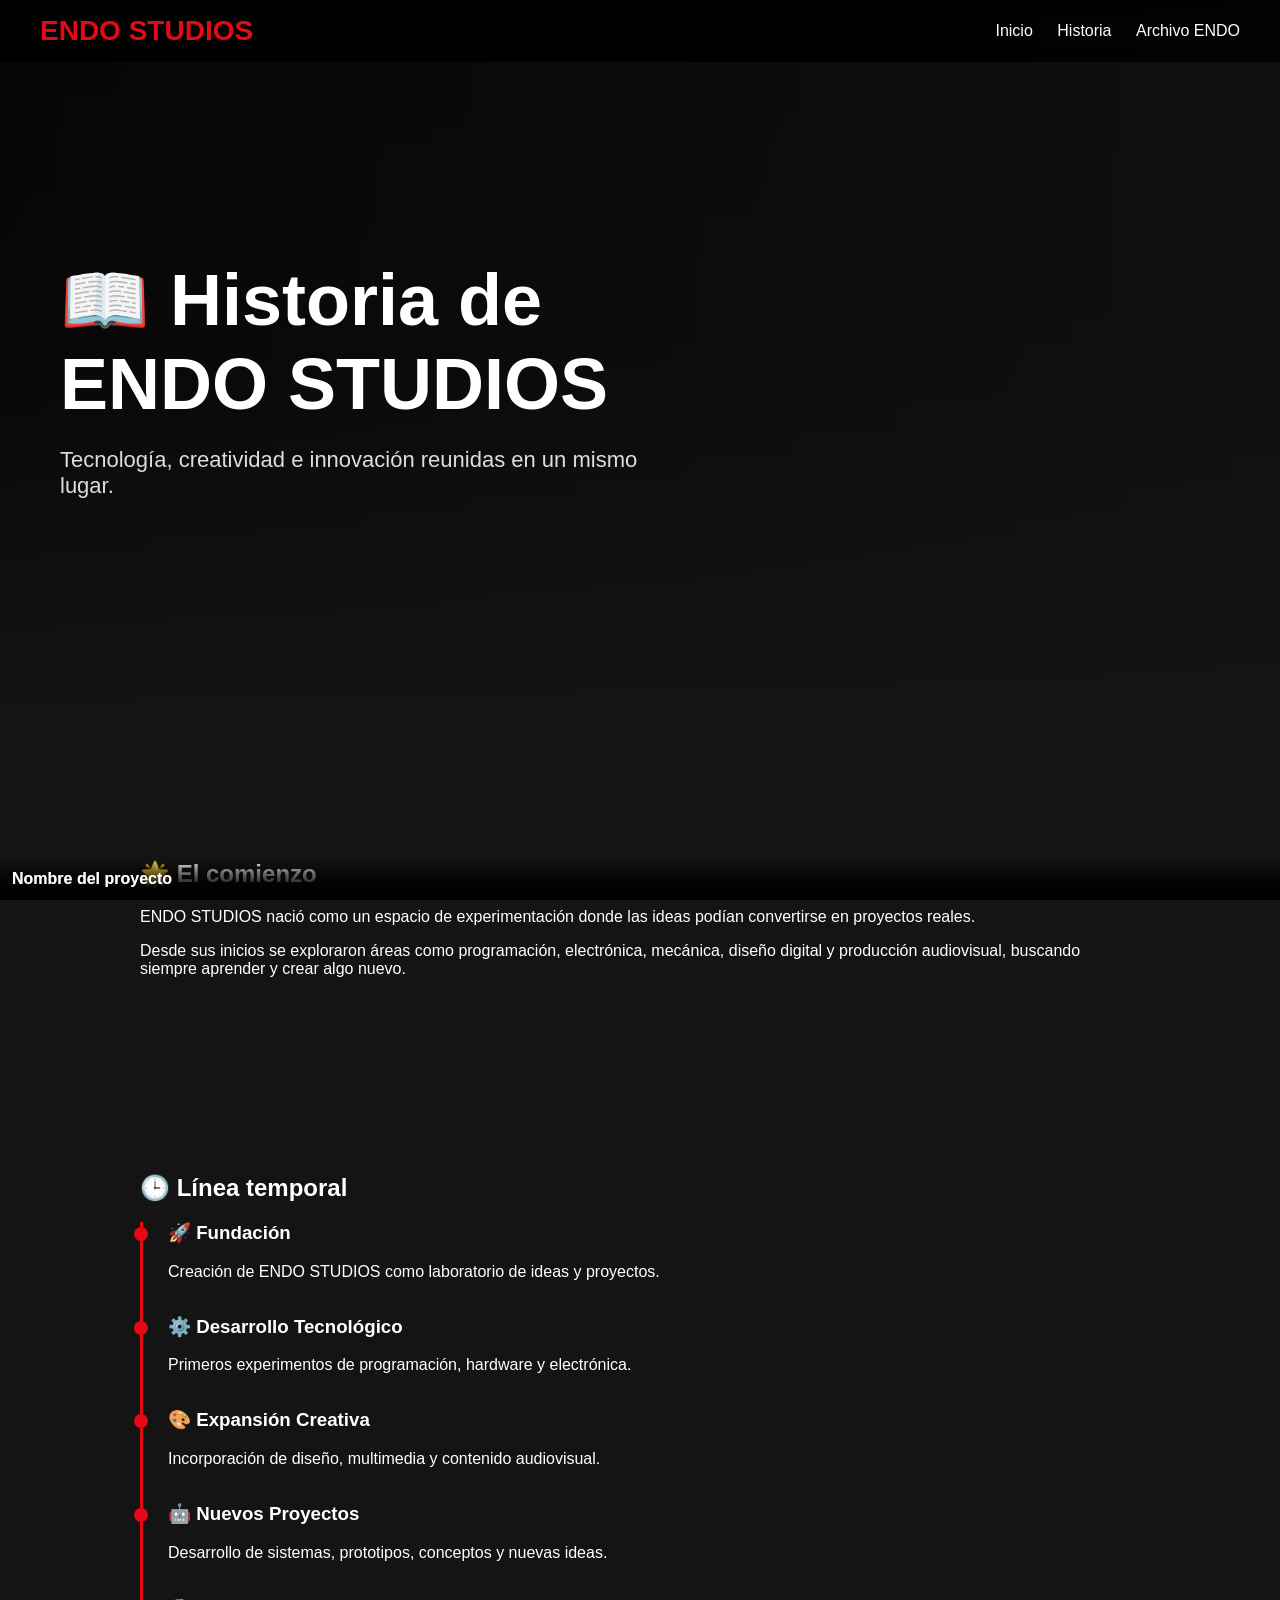
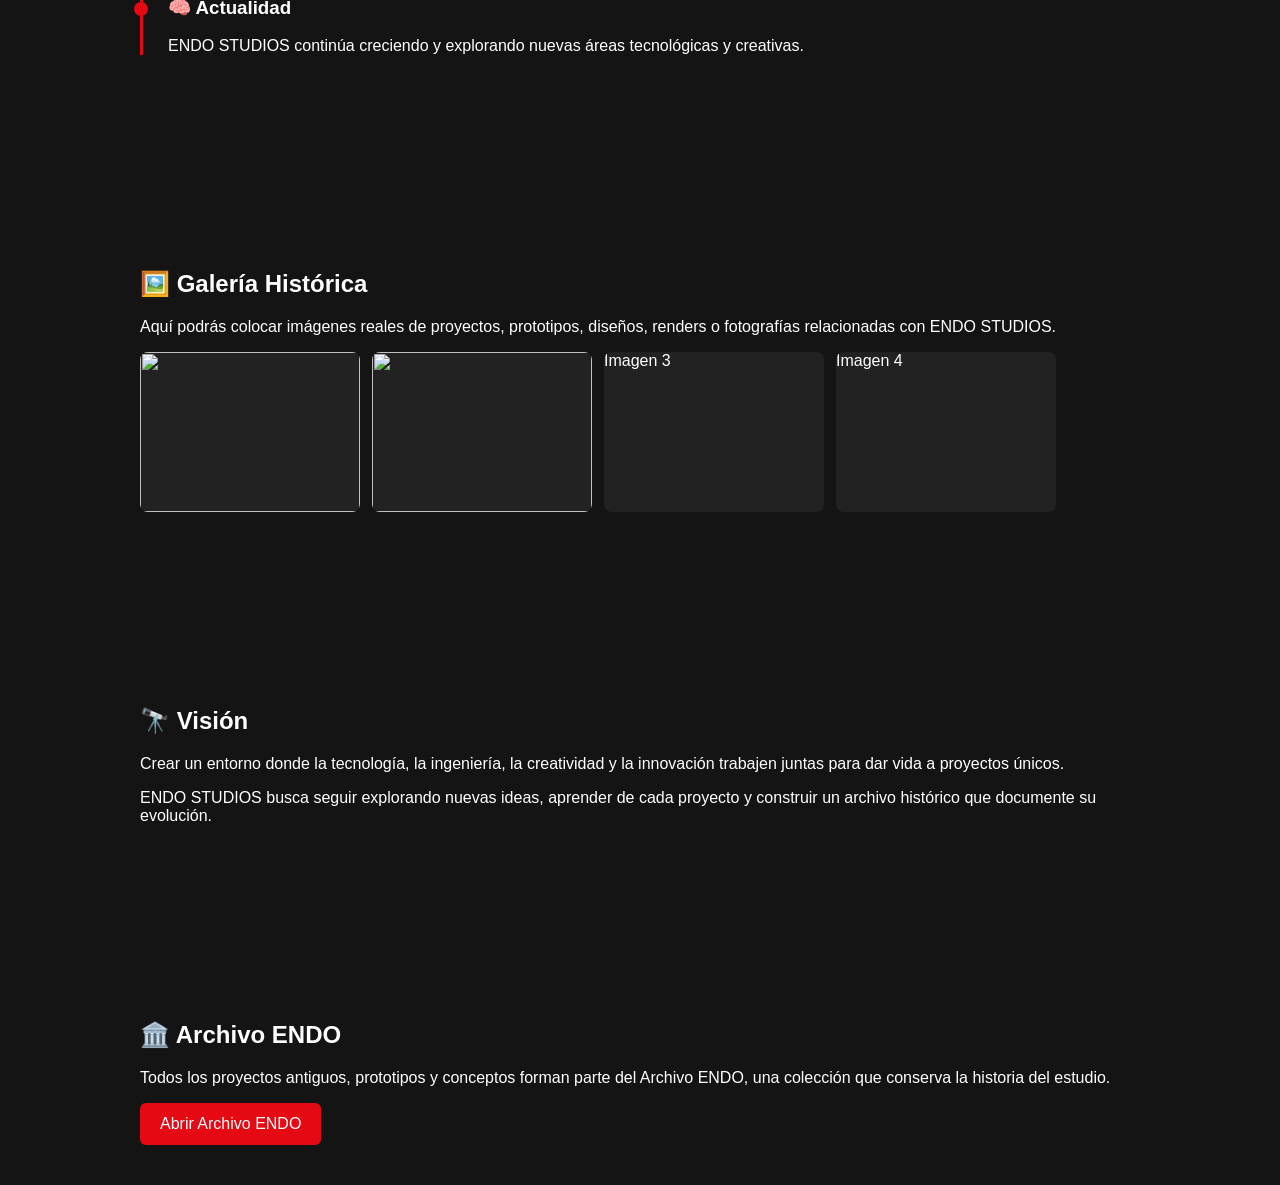
==== historia.html @ a188982e "Update historia.html" ====
<!DOCTYPE html>
<html lang="es">
<head>
    <meta charset="UTF-8">
    <meta name="viewport" content="width=device-width, initial-scale=1.0">
    <title>Historia | ENDO STUDIOS</title>
    <link rel="stylesheet" href="style.css">
</head>

<body>

<header class="nav">
    <div class="logo">ENDO STUDIOS</div>

    <nav>
        <a href="index.html">Inicio</a>
        <a href="historia.html">Historia</a>
        <a href="index.html#archivo">Archivo ENDO</a>
    </nav>
</header>

<section class="hero">
    <div class="hero-content">
        <h1>📖 Historia de ENDO STUDIOS</h1>
        <p>
            Tecnología, creatividad e innovación reunidas en un mismo lugar.
        </p>
    </div>
</section>

<section class="section">
    <h2>🌟 El comienzo</h2>

    <p>
        ENDO STUDIOS nació como un espacio de experimentación donde las ideas
        podían convertirse en proyectos reales.
    </p>

    <p>
        Desde sus inicios se exploraron áreas como programación,
        electrónica, mecánica, diseño digital y producción audiovisual,
        buscando siempre aprender y crear algo nuevo.
    </p>
</section>

<section class="section">
    <h2>🕒 Línea temporal</h2>

    <div class="timeline">

        <div class="timeline-item">
            <h3>🚀 Fundación</h3>
            <p>Creación de ENDO STUDIOS como laboratorio de ideas y proyectos.</p>
        </div>

        <div class="timeline-item">
            <h3>⚙️ Desarrollo Tecnológico</h3>
            <p>Primeros experimentos de programación, hardware y electrónica.</p>
        </div>

        <div class="timeline-item">
            <h3>🎨 Expansión Creativa</h3>
            <p>Incorporación de diseño, multimedia y contenido audiovisual.</p>
        </div>

        <div class="timeline-item">
            <h3>🤖 Nuevos Proyectos</h3>
            <p>Desarrollo de sistemas, prototipos, conceptos y nuevas ideas.</p>
        </div>

        <div class="timeline-item">
            <h3>🧠 Actualidad</h3>
            <p>ENDO STUDIOS continúa creciendo y explorando nuevas áreas tecnológicas y creativas.</p>
        </div>

    </div>
</section>

<section class="section">
    <h2>🖼️ Galería Histórica</h2>

    <p>
        Aquí podrás colocar imágenes reales de proyectos, prototipos,
        diseños, renders o fotografías relacionadas con ENDO STUDIOS.
    </p>

    <div class="row-scroll">
        <div class="card">
    <img src="https://bpb-us-w2.wpmucdn.com/blog.smu.edu/dist/0/141/files/2016/03/Excel-200x100px.png" class="card-image">

    <div class="card-title">
        Nombre del proyecto
    </div>
</div>
        <div class="card">
    <img src="https://img.itch.zone/aW1hZ2UvMzcyMDg5MC8yMjQ0NjgyNC5wbmc=/original/rY5xa%2B.png" class="card-image">

    <div class="card-title">
        Nombre del proyecto
    </div>
</div>
        <div class="card">Imagen 3</div>
        <div class="card">Imagen 4</div>
    </div>
</section>

<section class="section">
    <h2>🔭 Visión</h2>

    <p>
        Crear un entorno donde la tecnología, la ingeniería,
        la creatividad y la innovación trabajen juntas para dar vida
        a proyectos únicos.
    </p>

    <p>
        ENDO STUDIOS busca seguir explorando nuevas ideas, aprender de cada
        proyecto y construir un archivo histórico que documente su evolución.
    </p>
</section>

<section class="section">
    <h2>🏛️ Archivo ENDO</h2>

    <p>
        Todos los proyectos antiguos, prototipos y conceptos forman parte
        del Archivo ENDO, una colección que conserva la historia del estudio.
    </p>

    <a href="index.html#archivo" class="btn">
        Abrir Archivo ENDO
    </a>
</section>

</body>
</html>
---- style.css ----
body {
margin: 0;
background: #141414;
color: white;
font-family: Arial, Helvetica, sans-serif;
}

/* NAV */

.nav {
display: flex;
justify-content: space-between;
align-items: center;

padding: 15px 40px;

position: fixed;
top: 0;
left: 0;
width: 100%;

box-sizing: border-box;

background: rgba(0,0,0,0.85);
backdrop-filter: blur(8px);

z-index: 1000;
}

.logo {
font-size: 28px;
font-weight: bold;
color: #e50914;
}

.nav a {
color: white;
text-decoration: none;
margin-left: 20px;
transition: 0.2s;
}

.nav a:hover {
color: #b3b3b3;
}

/* HERO */

.hero {
height: 80vh;

display: flex;
align-items: center;

padding: 0 60px;

background:
linear-gradient(
to top,
#141414 0%,
rgba(20,20,20,0.3) 50%,
rgba(20,20,20,0.2) 100%
),
linear-gradient(
to right,
rgba(0,0,0,0.9),
rgba(0,0,0,0.3)
),
url("https://images.unsplash.com/photo-1518770660439-4636190af475")
center center / cover;
}

.hero-content {
max-width: 700px;
}

.hero-content h1 {
font-size: 72px;
margin-bottom: 15px;
}

.hero-content p {
font-size: 22px;
color: #dddddd;
max-width: 600px;
}

.hero-content button {
margin-top: 20px;

padding: 12px 25px;

border: none;
border-radius: 5px;

font-size: 16px;
font-weight: bold;

cursor: pointer;

background: white;
color: black;
}

.hero-content button:hover {
background: #d9d9d9;
}

/* SECCIONES */

.row {
padding: 20px 40px;
}

.row h2 {
margin-bottom: 15px;
}

/* SCROLL HORIZONTAL */

.row-scroll {
display: flex;
gap: 12px;

overflow-x: auto;
overflow-y: hidden;

padding-bottom: 15px;

scrollbar-width: none;
}

.row-scroll::-webkit-scrollbar {
display: none;
}

/* CARDS ESTILO NETFLIX */

.card {
  min-width: 220px;
  width: 220px;
  height: 160px;

  border-radius: 8px;
  overflow: hidden;

  background: #222;

  transition: transform 0.25s;
}

.card:hover {
  transform: scale(1.08);
}

.card-image {
  width: 100%;
  height: 100%;

  object-fit: cover;
}

/* TITULO SOBRE IMAGEN */

.card-title {
position: absolute;

left: 0;
right: 0;
bottom: 0;

padding: 12px;

background:
linear-gradient(
transparent,
rgba(0,0,0,0.95)
);

font-weight: bold;
}

/* PAGINAS INTERNAS */

.section {
max-width: 1000px;

margin: auto;

padding: 120px 30px 40px 30px;
}

.section h2 {
margin-bottom: 20px;
}

/* TIMELINE */

.timeline {
border-left: 3px solid #e50914;
padding-left: 25px;
}

.timeline-item {
margin-bottom: 35px;
position: relative;
}

.timeline-item::before {
content: "";

position: absolute;

width: 14px;
height: 14px;

border-radius: 50%;

background: #e50914;

left: -34px;
top: 5px;
}

/* BOTONES */

.btn {
display: inline-block;

background: #e50914;
color: white;

padding: 12px 20px;

border-radius: 6px;

text-decoration: none;
}

.btn:hover {
background: #c40812;
}
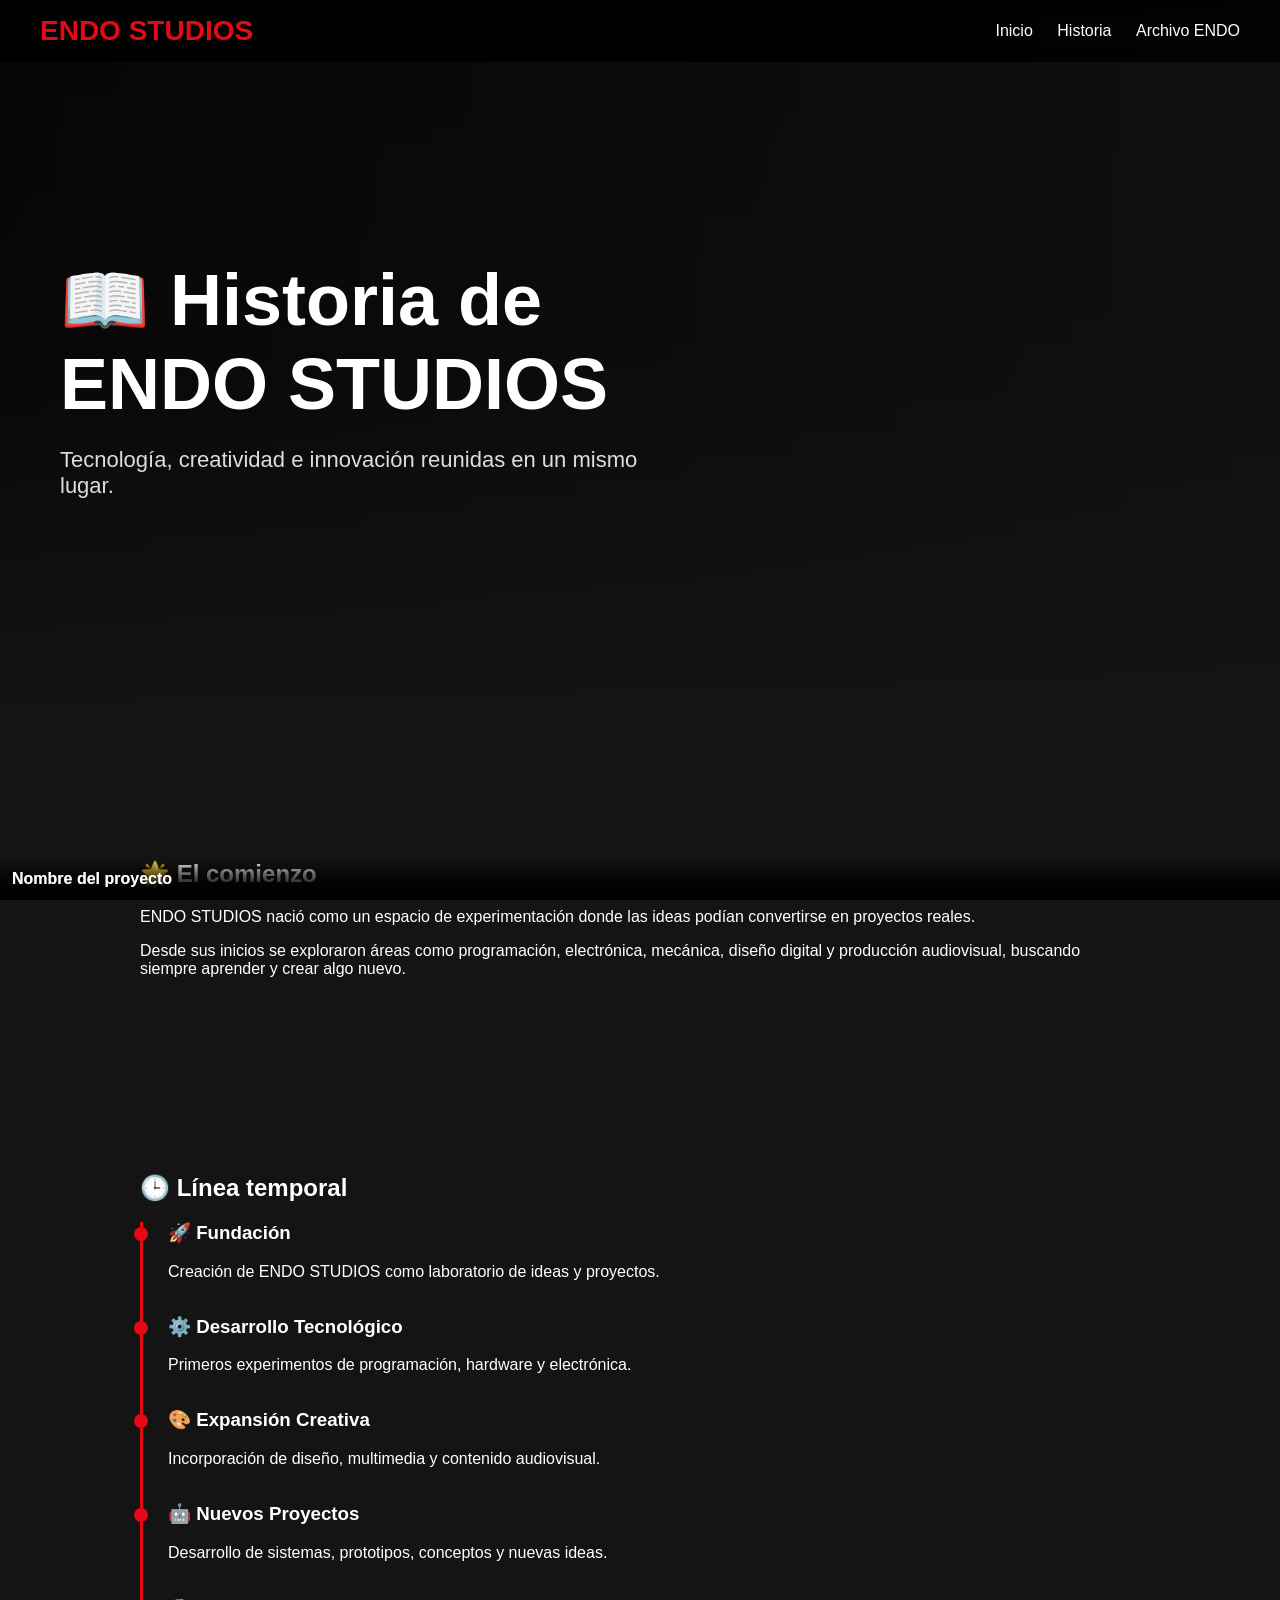
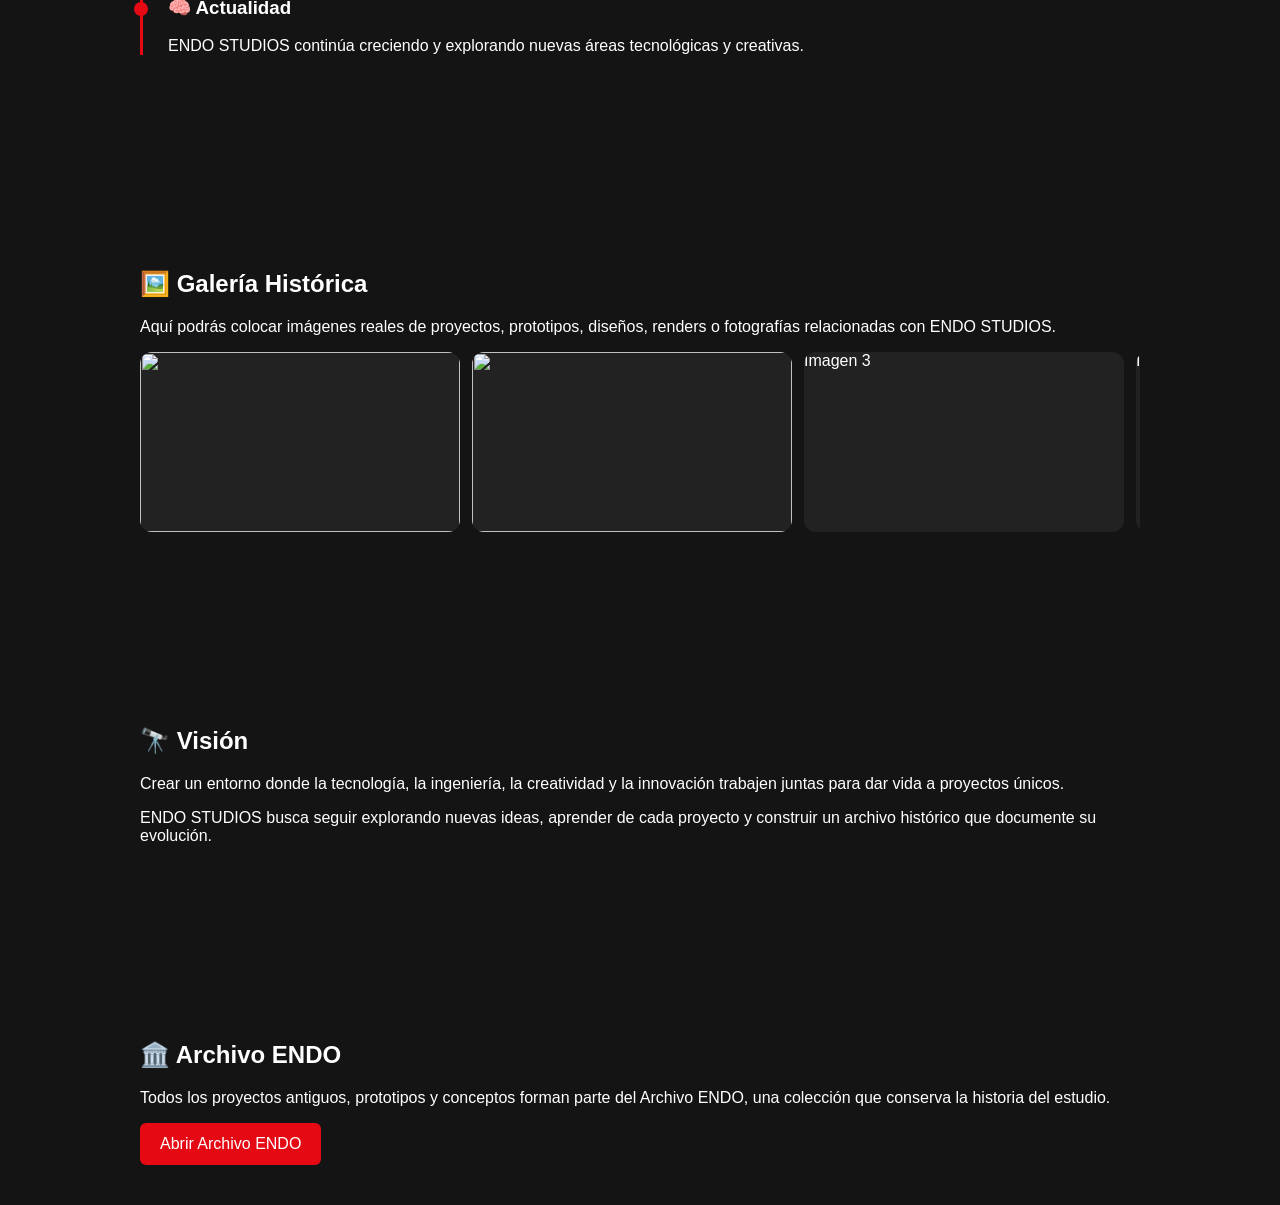
==== commit 9c691d3e: "Update historia.html" ====
--- a/historia.html
+++ b/historia.html
@@ -86,7 +86,7 @@
 
     <div class="row-scroll">
         <div class="card">
-    <img src="https://bpb-us-w2.wpmucdn.com/blog.smu.edu/dist/0/141/files/2016/03/Excel-200x100px.png" class="card-image">
+    <img src="https://img.itch.zone/aW1hZ2UvMzcyMDg5MC8yMjE0Njk0OC5wbmc=/original/kP5teC.png" class="card-image">
 
     <div class="card-title">
         Nombre del proyecto
--- a/style.css
+++ b/style.css
@@ -137,16 +137,18 @@
 /* CARDS ESTILO NETFLIX */
 
 .card {
-  min-width: 220px;
-  width: 220px;
-  height: 160px;
-
-  border-radius: 8px;
+  width: 320px;
+  min-width: 320px;
+
+  height: 180px;
+
+  border-radius: 12px;
   overflow: hidden;
 
   background: #222;
 
-  transition: transform 0.25s;
+  transition: transform 0.2s ease;
+  cursor: pointer;
 }
 
 .card:hover {
@@ -158,6 +160,7 @@
   height: 100%;
 
   object-fit: cover;
+  display: block;
 }
 
 /* TITULO SOBRE IMAGEN */
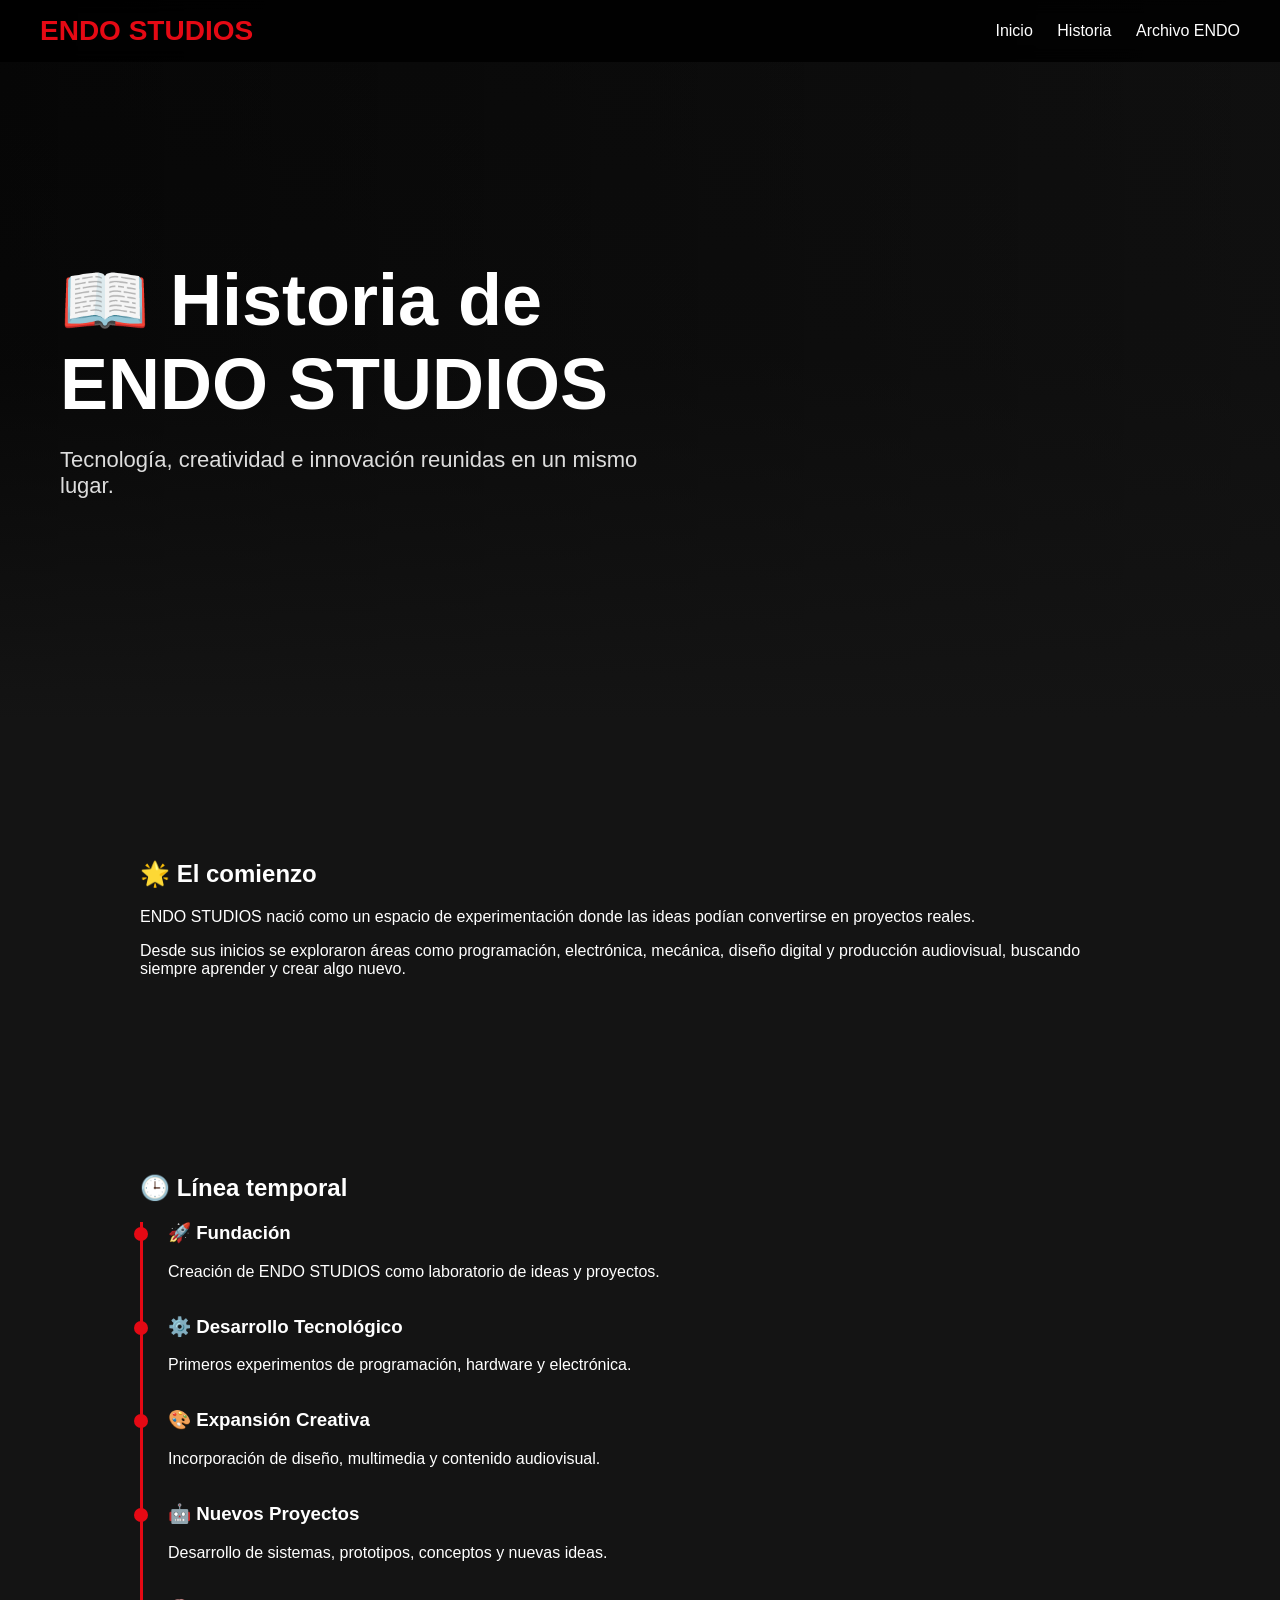
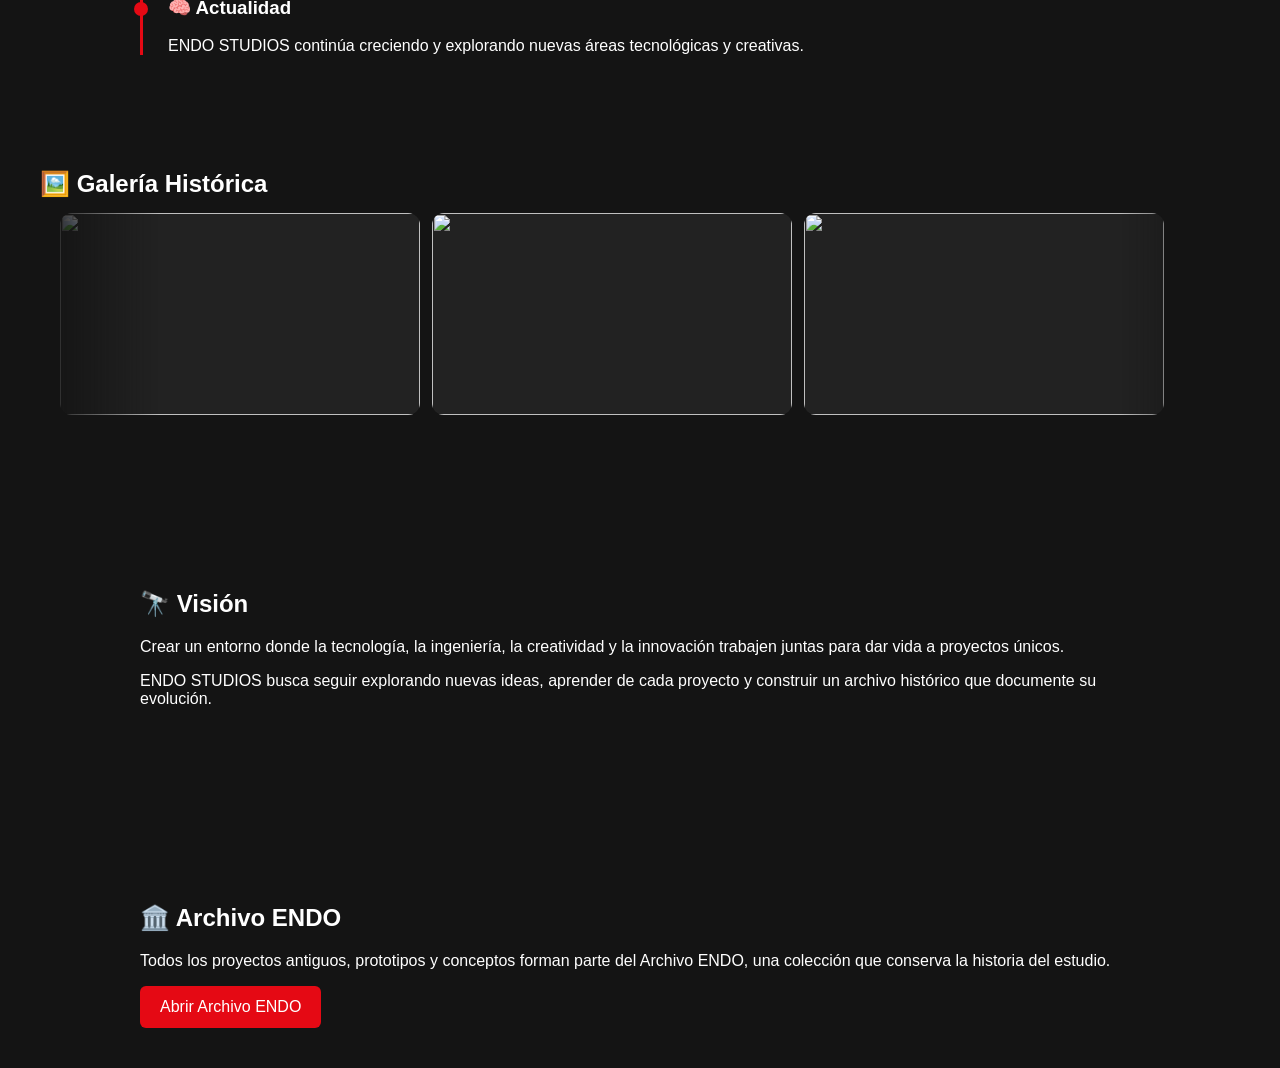
==== commit 9318008a: "Update historia.html" ====
--- a/historia.html
+++ b/historia.html
@@ -76,32 +76,26 @@
     </div>
 </section>
 
-<section class="section">
+<section class="row">
+
     <h2>🖼️ Galería Histórica</h2>
 
-    <p>
-        Aquí podrás colocar imágenes reales de proyectos, prototipos,
-        diseños, renders o fotografías relacionadas con ENDO STUDIOS.
-    </p>
+    <div class="row-scroll">
 
-    <div class="row-scroll">
         <div class="card">
-    <img src="https://img.itch.zone/aW1hZ2UvMzcyMDg5MC8yMjE0Njk0OC5wbmc=/original/kP5teC.png" class="card-image">
+            <img src="imagen1.jpg" class="card-image">
+        </div>
 
-    <div class="card-title">
-        Nombre del proyecto
+        <div class="card">
+            <img src="imagen2.jpg" class="card-image">
+        </div>
+
+        <div class="card">
+            <img src="imagen3.jpg" class="card-image">
+        </div>
+
     </div>
-</div>
-        <div class="card">
-    <img src="https://img.itch.zone/aW1hZ2UvMzcyMDg5MC8yMjQ0NjgyNC5wbmc=/original/rY5xa%2B.png" class="card-image">
 
-    <div class="card-title">
-        Nombre del proyecto
-    </div>
-</div>
-        <div class="card">Imagen 3</div>
-        <div class="card">Imagen 4</div>
-    </div>
 </section>
 
 <section class="section">
--- a/style.css
+++ b/style.css
@@ -109,7 +109,9 @@
 /* SECCIONES */
 
 .row {
+position: relative;
 padding: 20px 40px;
+overflow: hidden;
 }
 
 .row h2 {
@@ -125,9 +127,26 @@
 overflow-x: auto;
 overflow-y: hidden;
 
-padding-bottom: 15px;
+padding: 0 20px 15px 20px;
 
 scrollbar-width: none;
+
+/* DEGRADADO EN LOS BORDES */
+mask-image: linear-gradient(
+to right,
+transparent 0%,
+black 10%,
+black 90%,
+transparent 100%
+);
+
+-webkit-mask-image: linear-gradient(
+to right,
+transparent 0%,
+black 10%,
+black 90%,
+transparent 100%
+);
 }
 
 .row-scroll::-webkit-scrollbar {
@@ -137,10 +156,10 @@
 /* CARDS ESTILO NETFLIX */
 
 .card {
-  width: 320px;
-  min-width: 320px;
-
-  height: 180px;
+  width: 360px;
+  min-width: 360px;
+
+  height: 202px;
 
   border-radius: 12px;
   overflow: hidden;
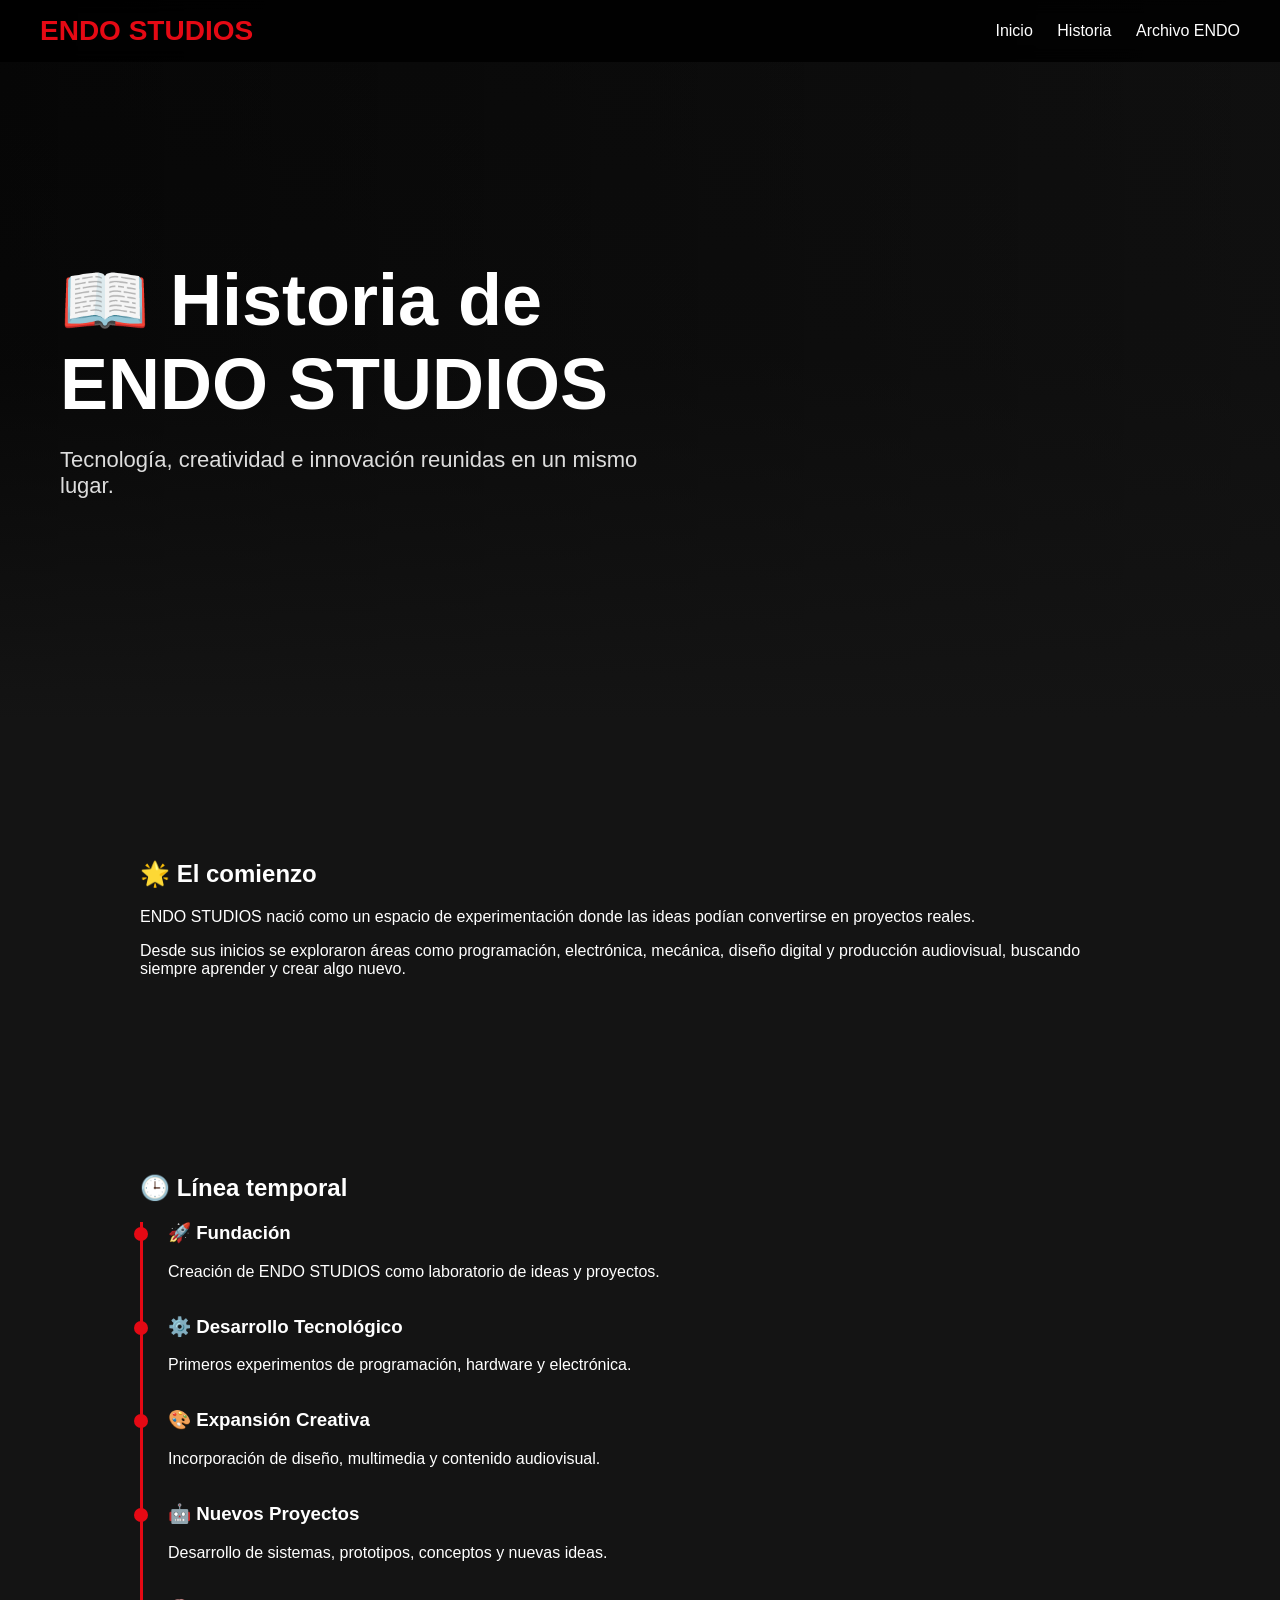
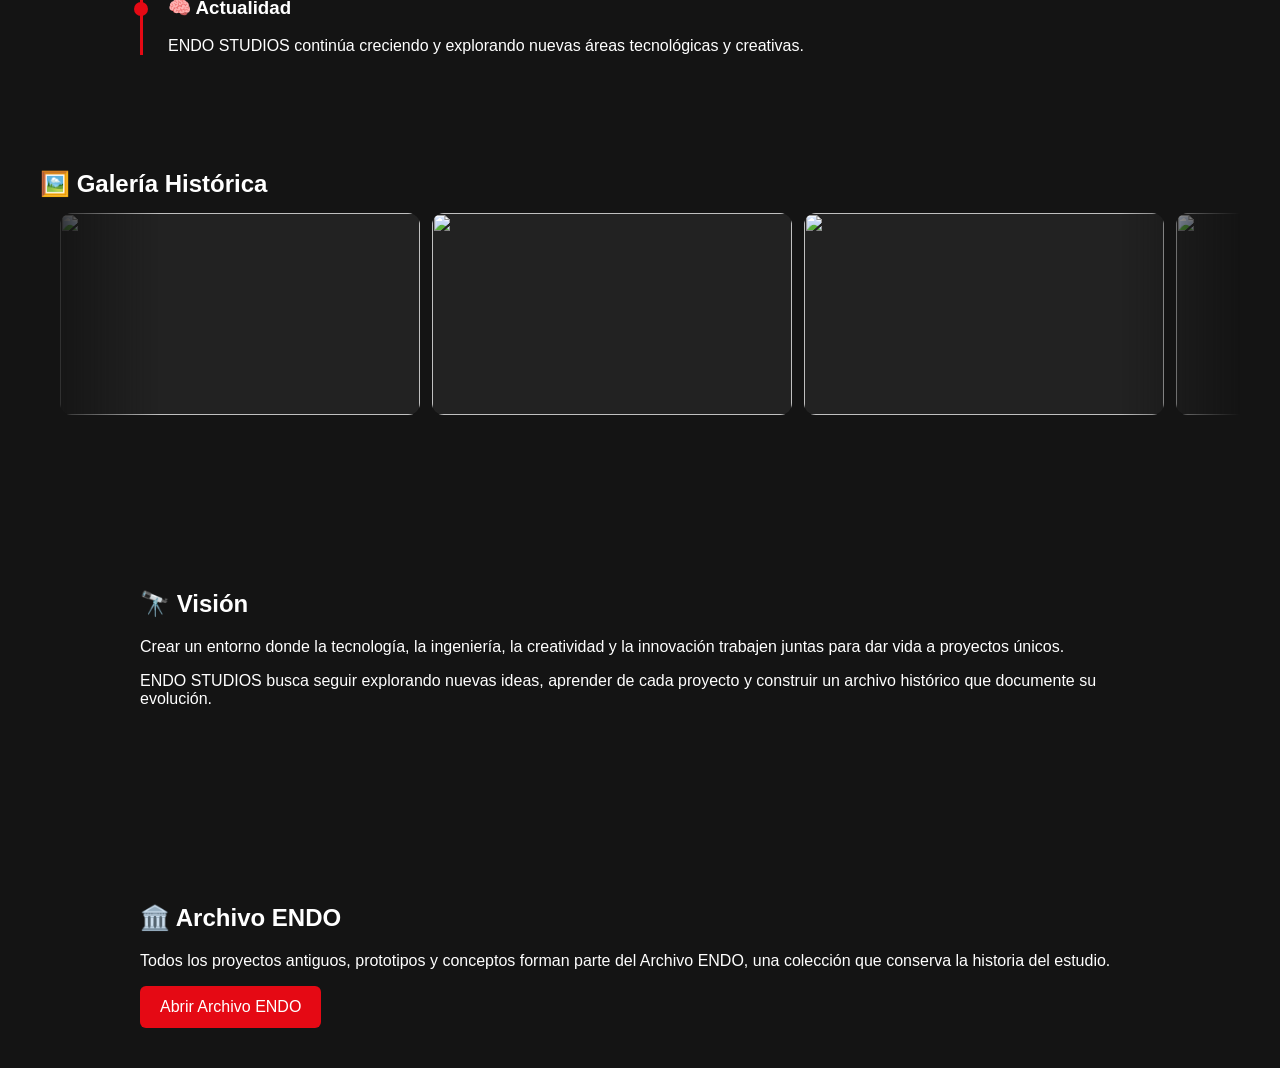
==== commit 82f73629: "Update historia.html" ====
--- a/historia.html
+++ b/historia.html
@@ -89,9 +89,13 @@
         <div class="card">
             <img src="imagen2.jpg" class="card-image">
         </div>
+        
+        <div class="card">
+            <img src="imagen3.jpg" class="card-image">
+        </div>
 
         <div class="card">
-            <img src="imagen3.jpg" class="card-image">
+            <img src="imagen4.jpg" class="card-image">
         </div>
 
     </div>
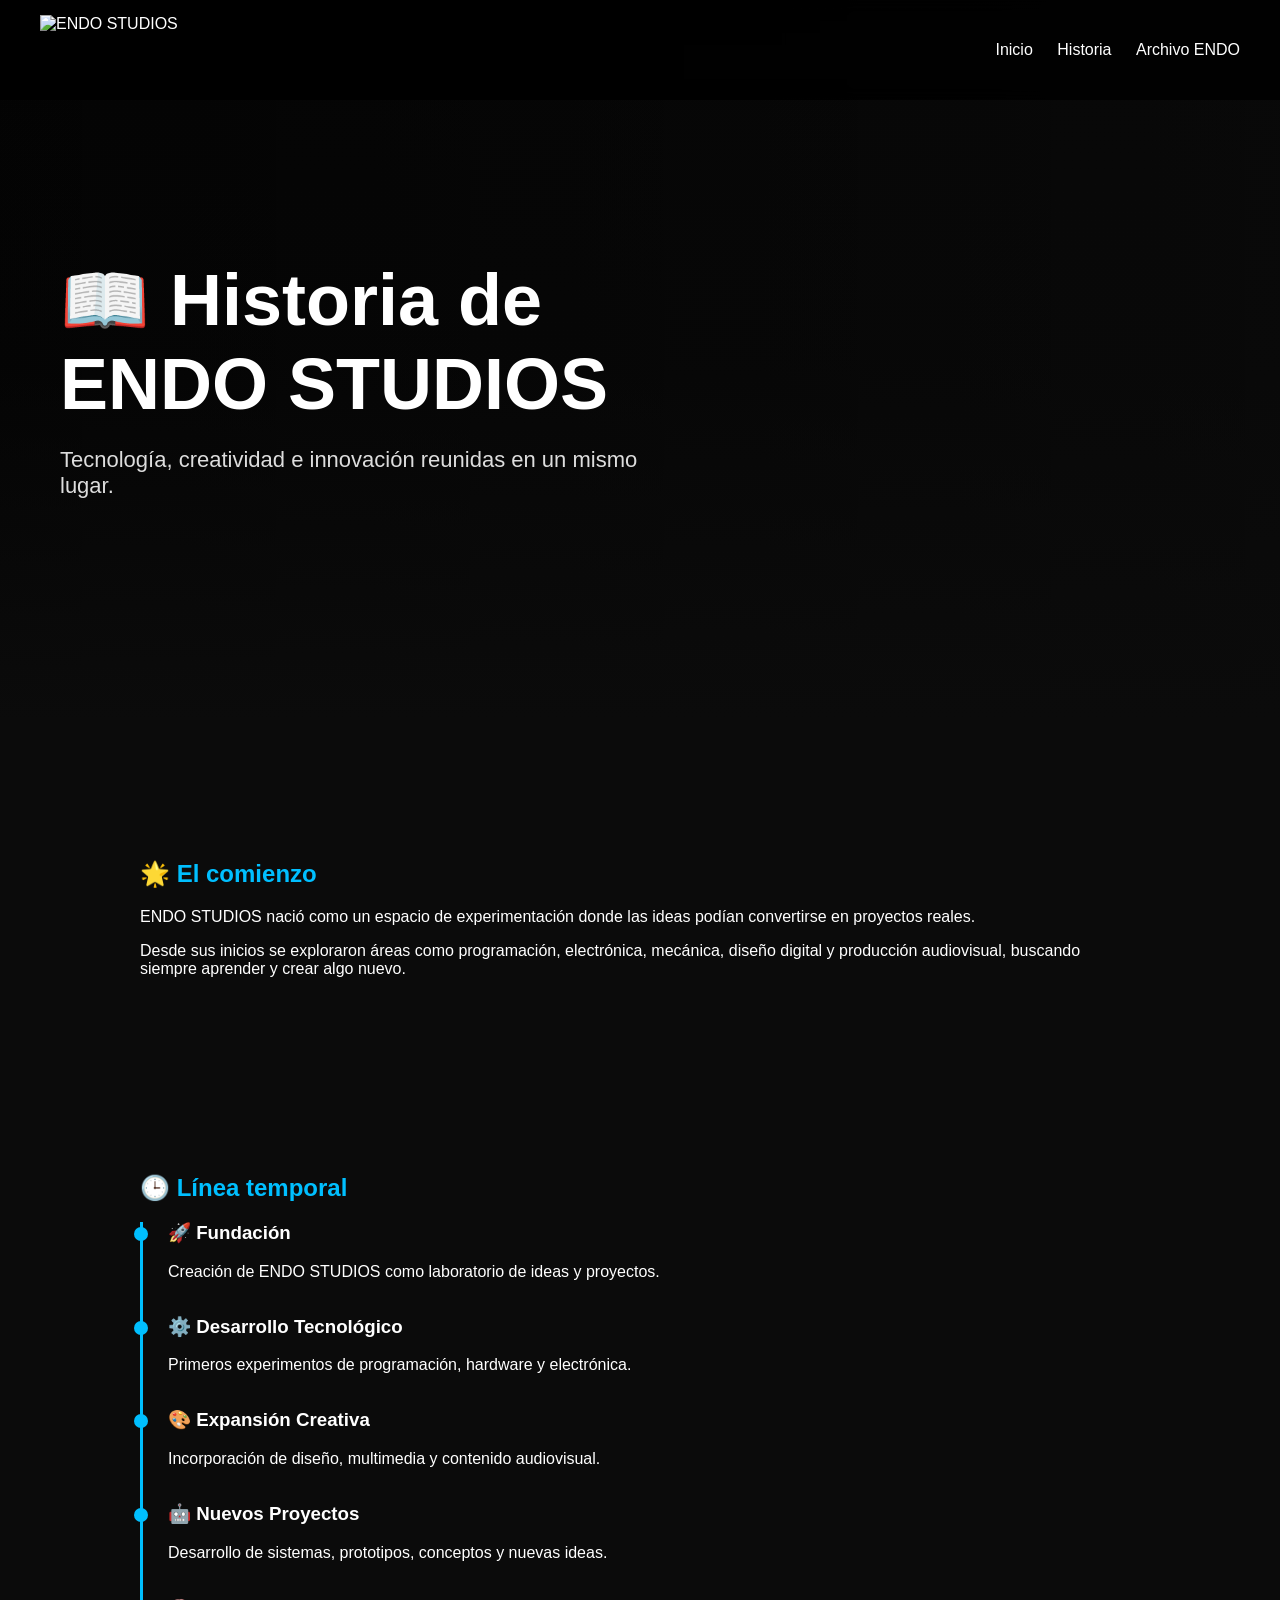
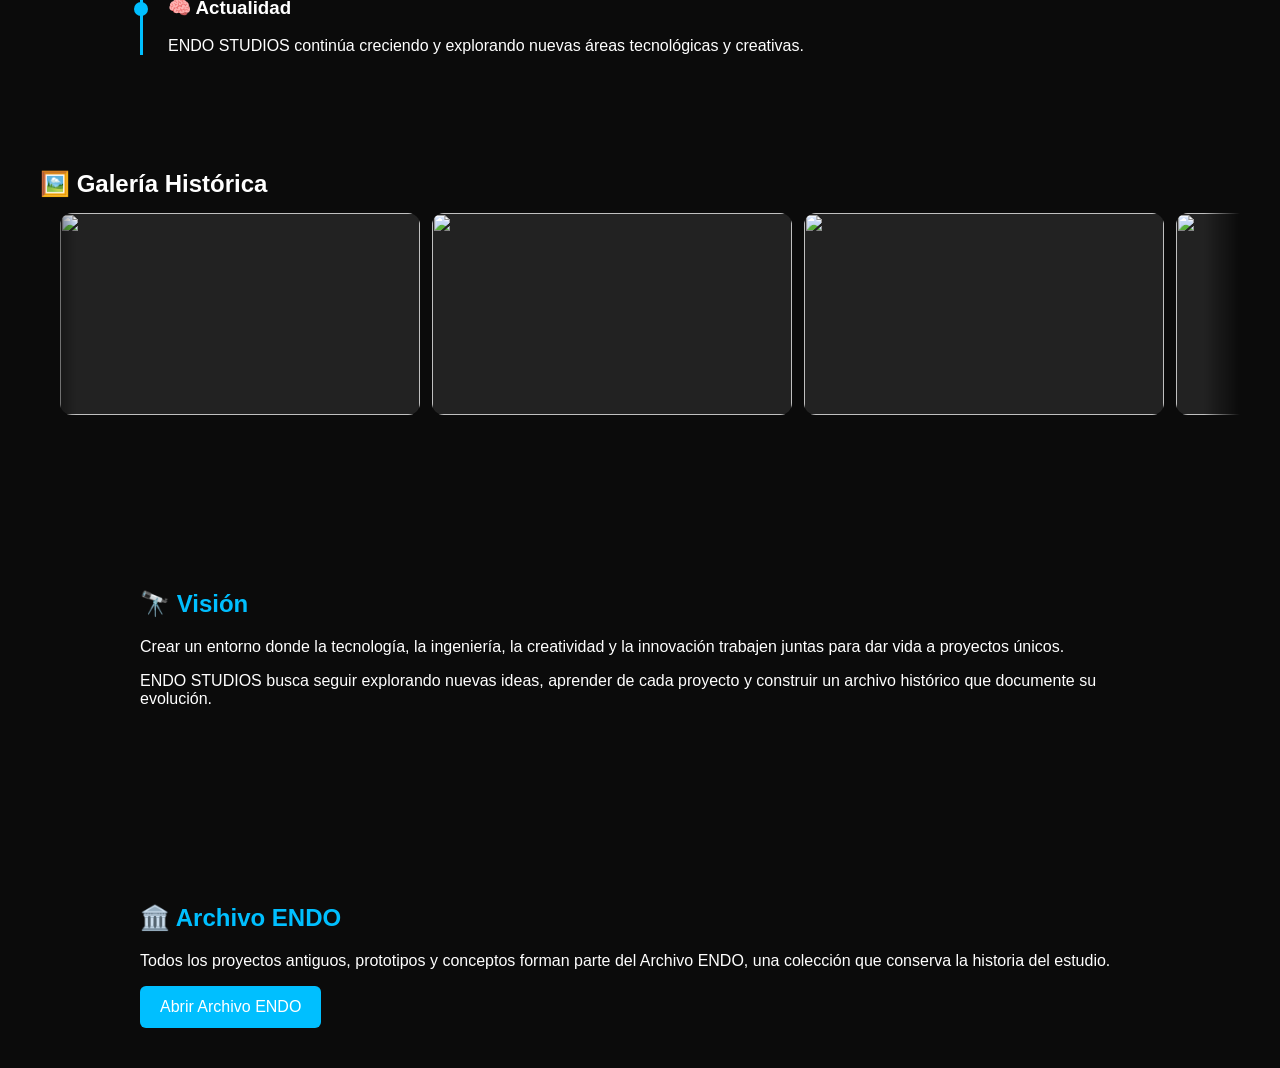
==== commit c438408a: "Update historia.html" ====
--- a/historia.html
+++ b/historia.html
@@ -10,7 +10,9 @@
 <body>
 
 <header class="nav">
-    <div class="logo">ENDO STUDIOS</div>
+    <div class="logo">
+    <img src="https://i.ibb.co/XZrBz29m/ENDO-STUDIOS.png" alt="ENDO STUDIOS">
+</div>
 
     <nav>
         <a href="index.html">Inicio</a>
--- a/style.css
+++ b/style.css
@@ -1,6 +1,6 @@
 body {
 margin: 0;
-background: #141414;
+background: #0b0b0b;
 color: white;
 font-family: Arial, Helvetica, sans-serif;
 }
@@ -27,10 +27,10 @@
 z-index: 1000;
 }
 
-.logo {
-font-size: 28px;
-font-weight: bold;
-color: #e50914;
+.logo img {
+    height: 70px;
+    width: auto;
+    display: block;
 }
 
 .nav a {
@@ -41,7 +41,7 @@
 }
 
 .nav a:hover {
-color: #b3b3b3;
+color: #00BFFF;
 }
 
 /* HERO */
@@ -57,9 +57,9 @@
 background:
 linear-gradient(
 to top,
-#141414 0%,
-rgba(20,20,20,0.3) 50%,
-rgba(20,20,20,0.2) 100%
+#0b0b0b 0%,
+rgba(11,11,11,0.3) 50%,
+rgba(11,11,11,0.2) 100%
 ),
 linear-gradient(
 to right,
@@ -98,12 +98,12 @@
 
 cursor: pointer;
 
-background: white;
-color: black;
+background: #00BFFF;
+color: white;
 }
 
 .hero-content button:hover {
-background: #d9d9d9;
+background: #33CCFF;
 }
 
 /* SECCIONES */
@@ -135,16 +135,16 @@
 mask-image: linear-gradient(
 to right,
 transparent 0%,
-black 10%,
-black 90%,
+black 3%,
+black 97%,
 transparent 100%
 );
 
 -webkit-mask-image: linear-gradient(
 to right,
 transparent 0%,
-black 10%,
-black 90%,
+black 3%,
+black 97%,
 transparent 100%
 );
 }
@@ -153,33 +153,37 @@
 display: none;
 }
 
-/* CARDS ESTILO NETFLIX */
+/* CARDS */
 
 .card {
-  width: 360px;
-  min-width: 360px;
-
-  height: 202px;
-
-  border-radius: 12px;
-  overflow: hidden;
-
-  background: #222;
-
-  transition: transform 0.2s ease;
-  cursor: pointer;
+width: 360px;
+min-width: 360px;
+
+height: 202px;
+
+border-radius: 12px;
+overflow: hidden;
+
+background: #222;
+
+transition: all 0.2s ease;
+cursor: pointer;
 }
 
 .card:hover {
-  transform: scale(1.08);
+transform: scale(1.08);
+
+box-shadow:
+0 0 15px rgba(0,191,255,0.4),
+0 0 30px rgba(0,191,255,0.2);
 }
 
 .card-image {
-  width: 100%;
-  height: 100%;
-
-  object-fit: cover;
-  display: block;
+width: 100%;
+height: 100%;
+
+object-fit: cover;
+display: block;
 }
 
 /* TITULO SOBRE IMAGEN */
@@ -214,12 +218,13 @@
 
 .section h2 {
 margin-bottom: 20px;
+color: #00BFFF;
 }
 
 /* TIMELINE */
 
 .timeline {
-border-left: 3px solid #e50914;
+border-left: 3px solid #00BFFF;
 padding-left: 25px;
 }
 
@@ -238,7 +243,7 @@
 
 border-radius: 50%;
 
-background: #e50914;
+background: #00BFFF;
 
 left: -34px;
 top: 5px;
@@ -249,7 +254,7 @@
 .btn {
 display: inline-block;
 
-background: #e50914;
+background: #00BFFF;
 color: white;
 
 padding: 12px 20px;
@@ -260,5 +265,5 @@
 }
 
 .btn:hover {
-background: #c40812;
-}
+background: #33CCFF;
+}
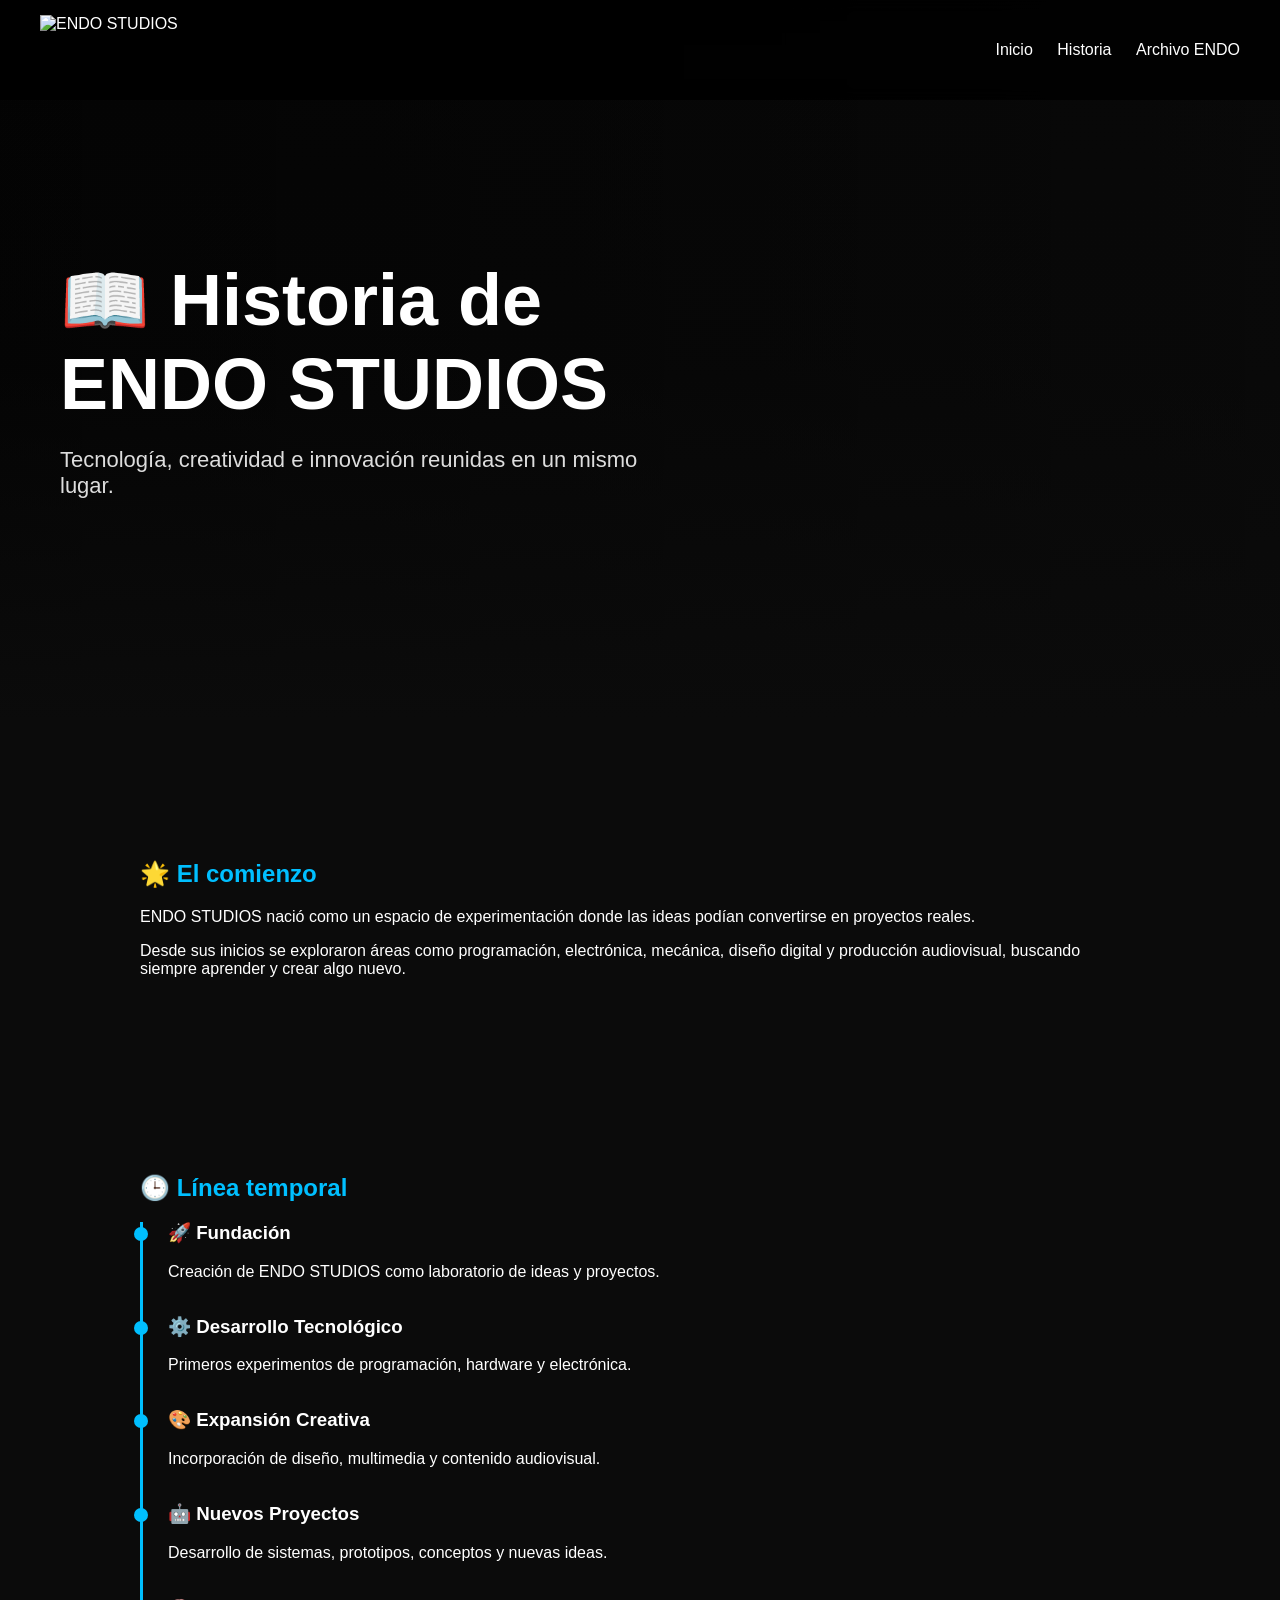
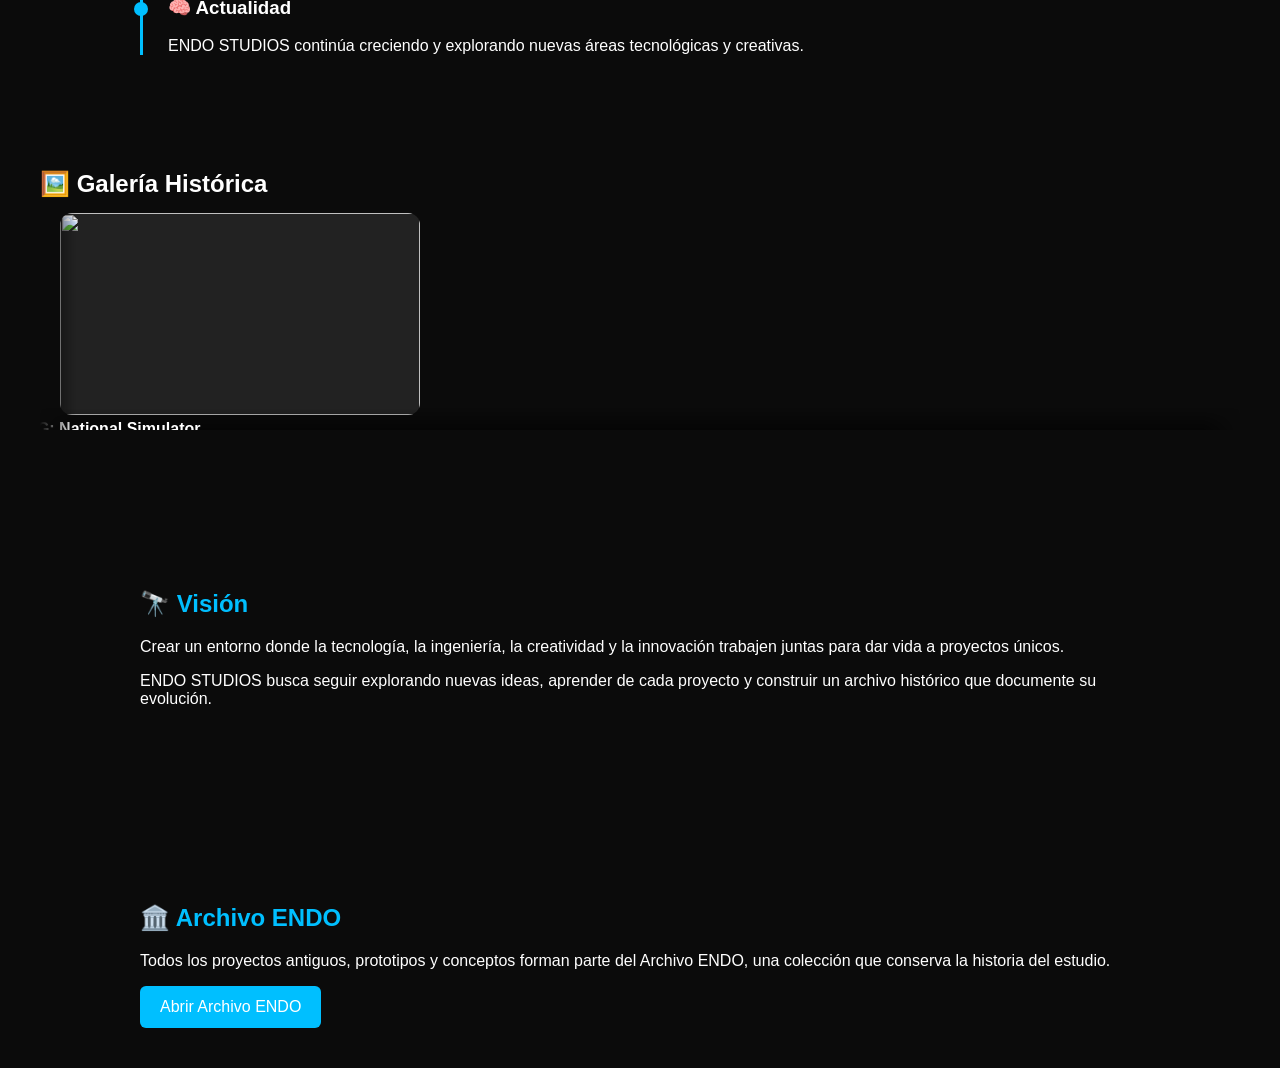
==== commit 35be5bdc: "Update historia.html" ====
--- a/historia.html
+++ b/historia.html
@@ -85,7 +85,9 @@
     <div class="row-scroll">
 
         <div class="card">
-            <img src="imagen1.jpg" class="card-image">
+            <img src="https://i.ibb.co/hxd5xwkn/CMG.png" class="card-image">
+            <div class="card-title">
+        CMG: National Simulator
         </div>
 
         <div class="card">
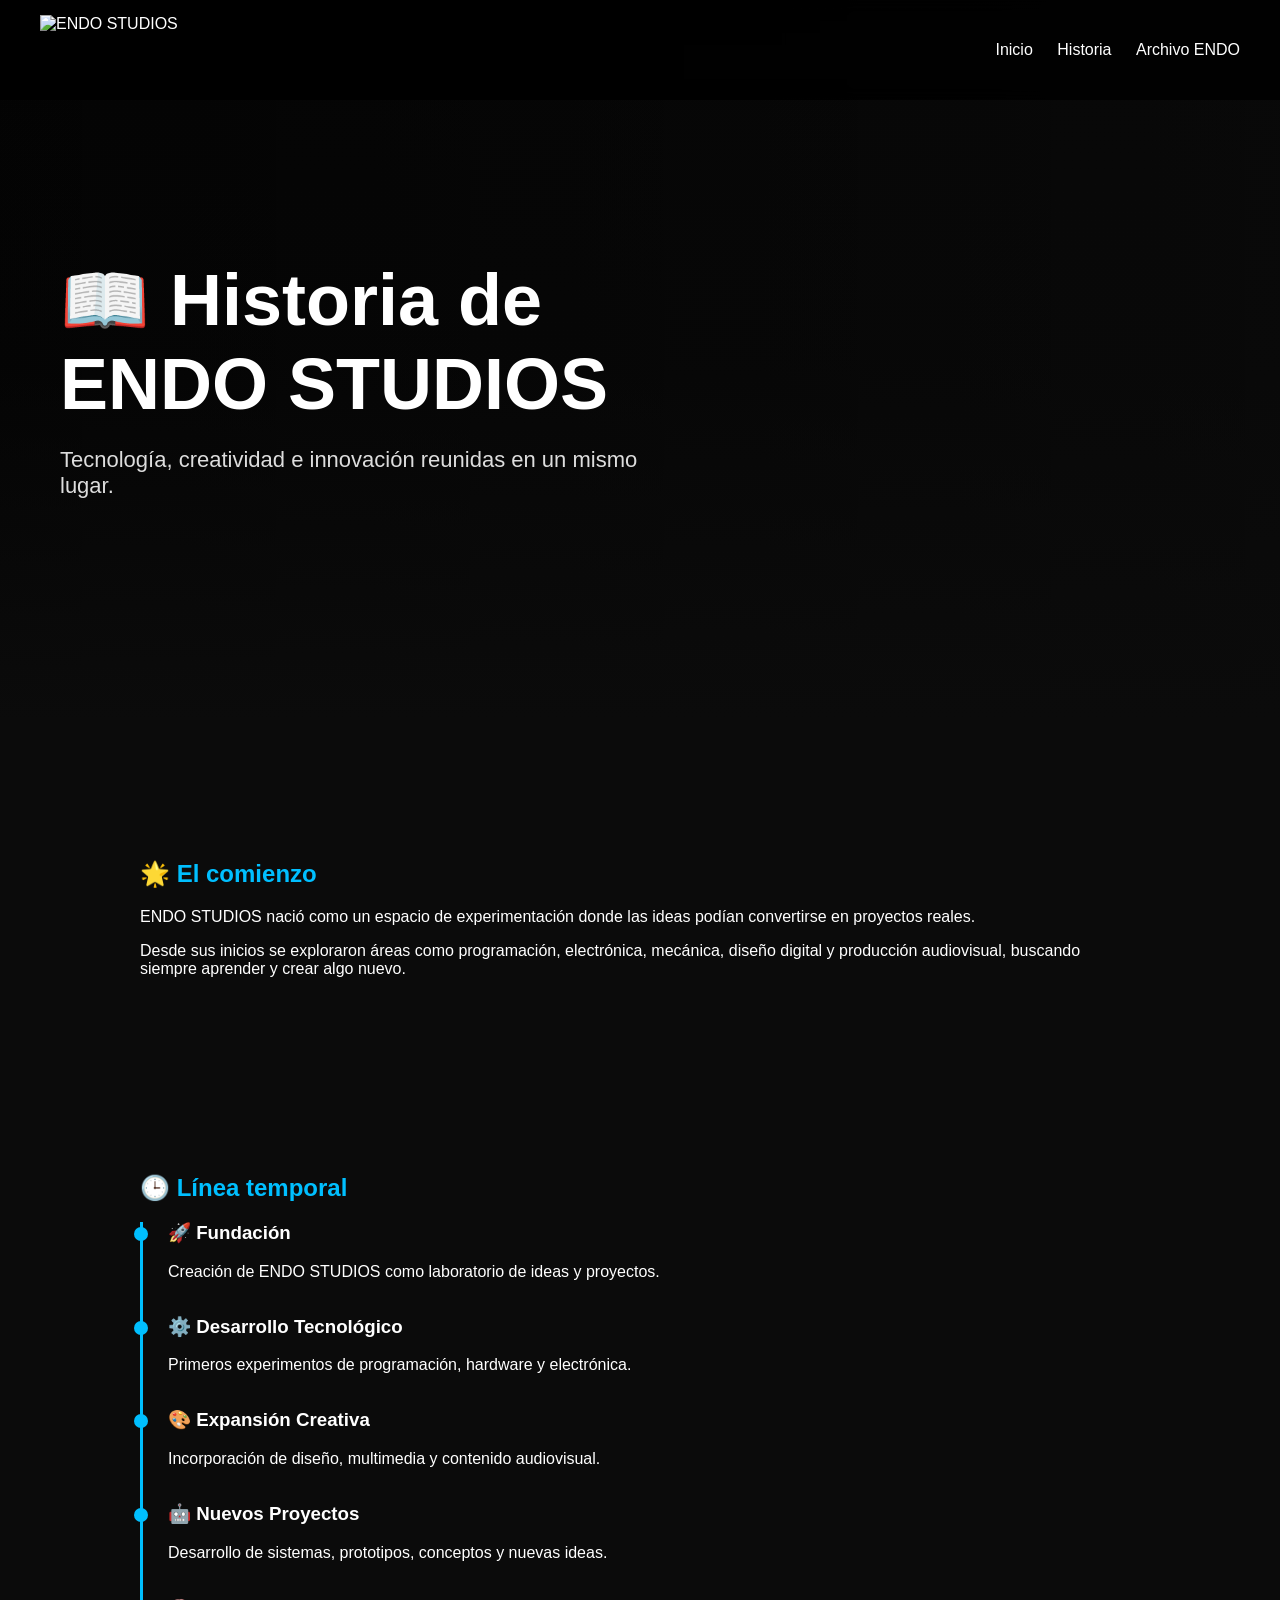
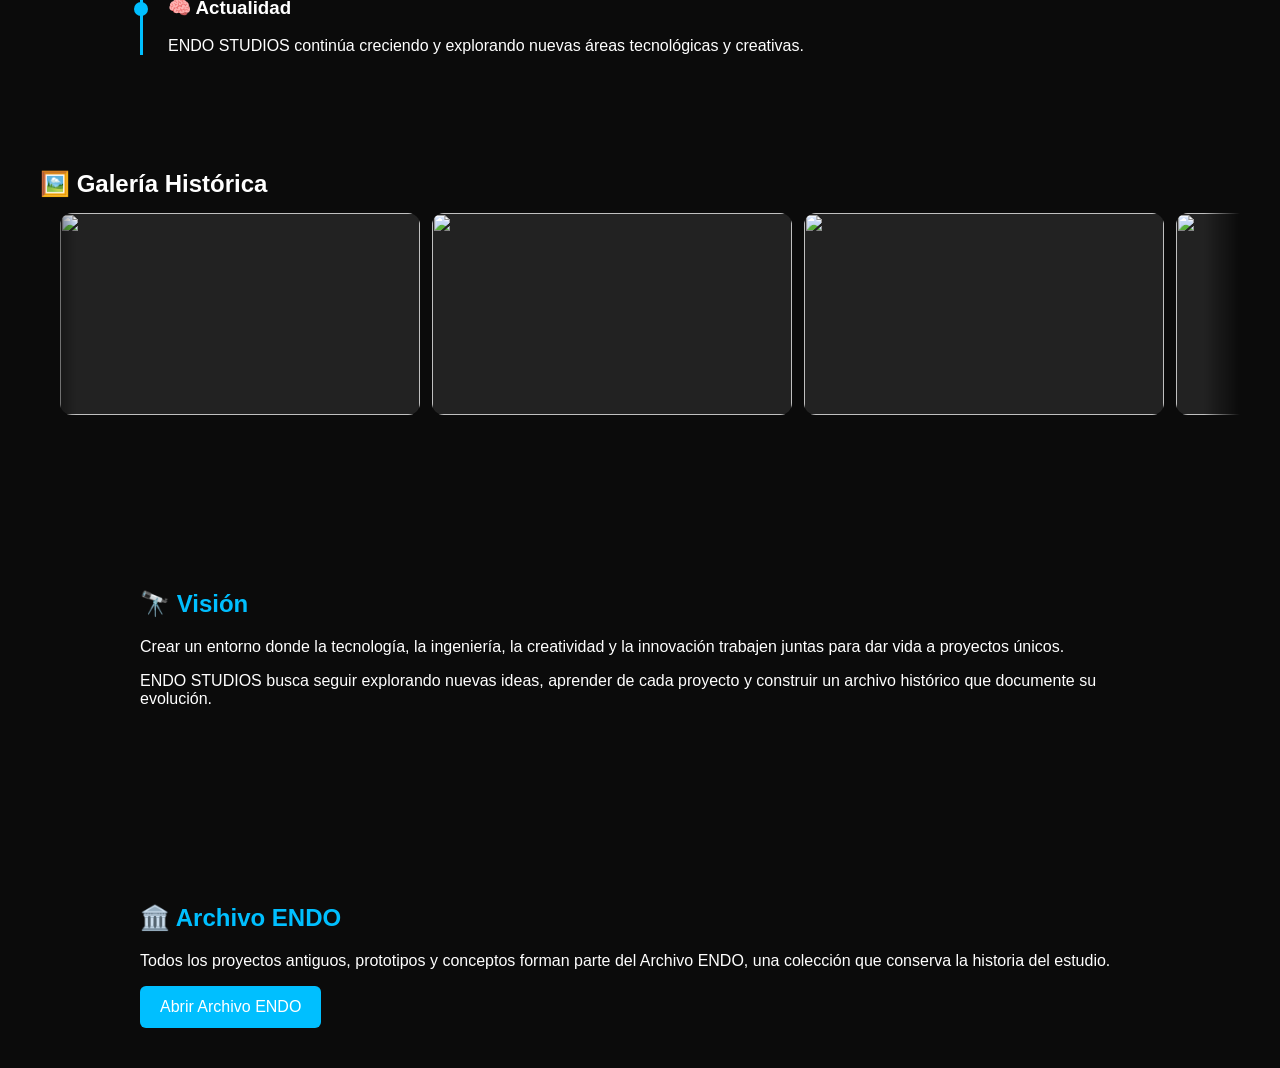
==== commit 79f540ec: "Update historia.html" ====
--- a/historia.html
+++ b/historia.html
@@ -86,8 +86,6 @@
 
         <div class="card">
             <img src="https://i.ibb.co/hxd5xwkn/CMG.png" class="card-image">
-            <div class="card-title">
-        CMG: National Simulator
         </div>
 
         <div class="card">
